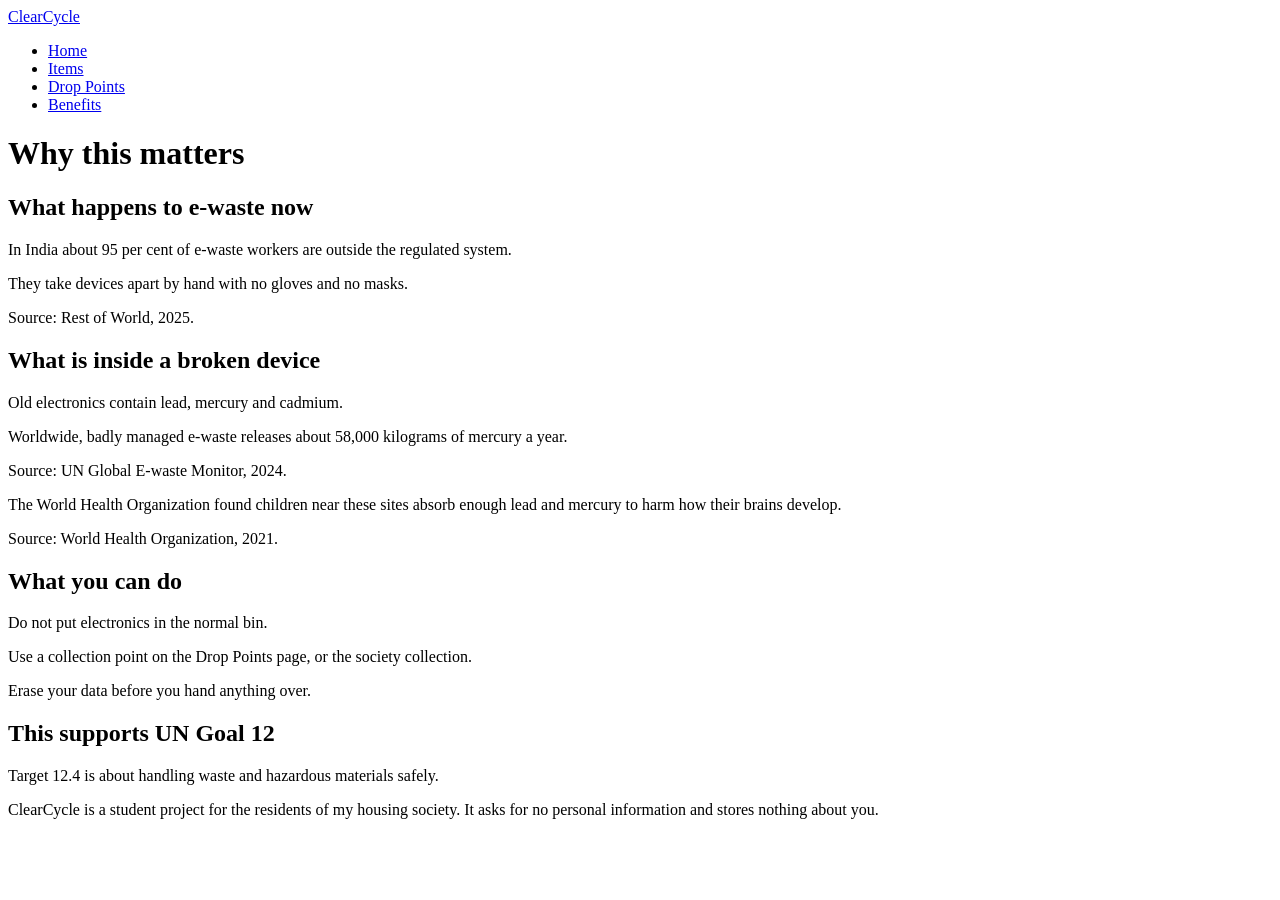
==== benefits.html @ b5c3160e "Add files via upload" ====
<!DOCTYPE html>
<html lang="en">
<head>
<meta charset="UTF-8">
<meta name="viewport" content="width=device-width, initial-scale=1">
<title>Benefits — ClearCycle</title>
<link rel="stylesheet" href="css/style.css">
</head>
<body>
<header>
  <div class="wrap bar">
    <a class="brand" href="index.html">ClearCycle</a>
    <nav aria-label="Main">
      <ul>
        <li><a href="index.html">Home</a></li>
        <li><a href="items.html">Items</a></li>
        <li><a href="droppoints.html">Drop Points</a></li>
        <li><a href="benefits.html" aria-current="page">Benefits</a></li>
      </ul>
    </nav>
  </div>
</header>
<main class="wrap">
  <h1>Why this matters</h1>

  <h2>What happens to e-waste now</h2>
  <p>In India about 95 per cent of e-waste workers are outside the regulated system.</p>
  <p>They take devices apart by hand with no gloves and no masks.</p>
  <p class="src">Source: Rest of World, 2025.</p>

  <h2>What is inside a broken device</h2>
  <p>Old electronics contain lead, mercury and cadmium.</p>
  <p>Worldwide, badly managed e-waste releases about 58,000 kilograms of mercury a year.</p>
  <p class="src">Source: UN Global E-waste Monitor, 2024.</p>
  <p>The World Health Organization found children near these sites absorb enough
     lead and mercury to harm how their brains develop.</p>
  <p class="src">Source: World Health Organization, 2021.</p>

  <h2>What you can do</h2>
  <p>Do not put electronics in the normal bin.</p>
  <p>Use a collection point on the Drop Points page, or the society collection.</p>
  <p>Erase your data before you hand anything over.</p>

  <section class="panel">
    <h2>This supports UN Goal 12</h2>
    <p>Target 12.4 is about handling waste and hazardous materials safely.</p>
  </section>
</main>
<footer>
  <div class="wrap">
    <p>ClearCycle is a student project for the residents of my housing society.
       It asks for no personal information and stores nothing about you.</p>
    <p class="updated"></p>
  </div>
</footer>
<script src="js/data.js"></script>
<script src="js/app.js"></script>
</body>
</html>
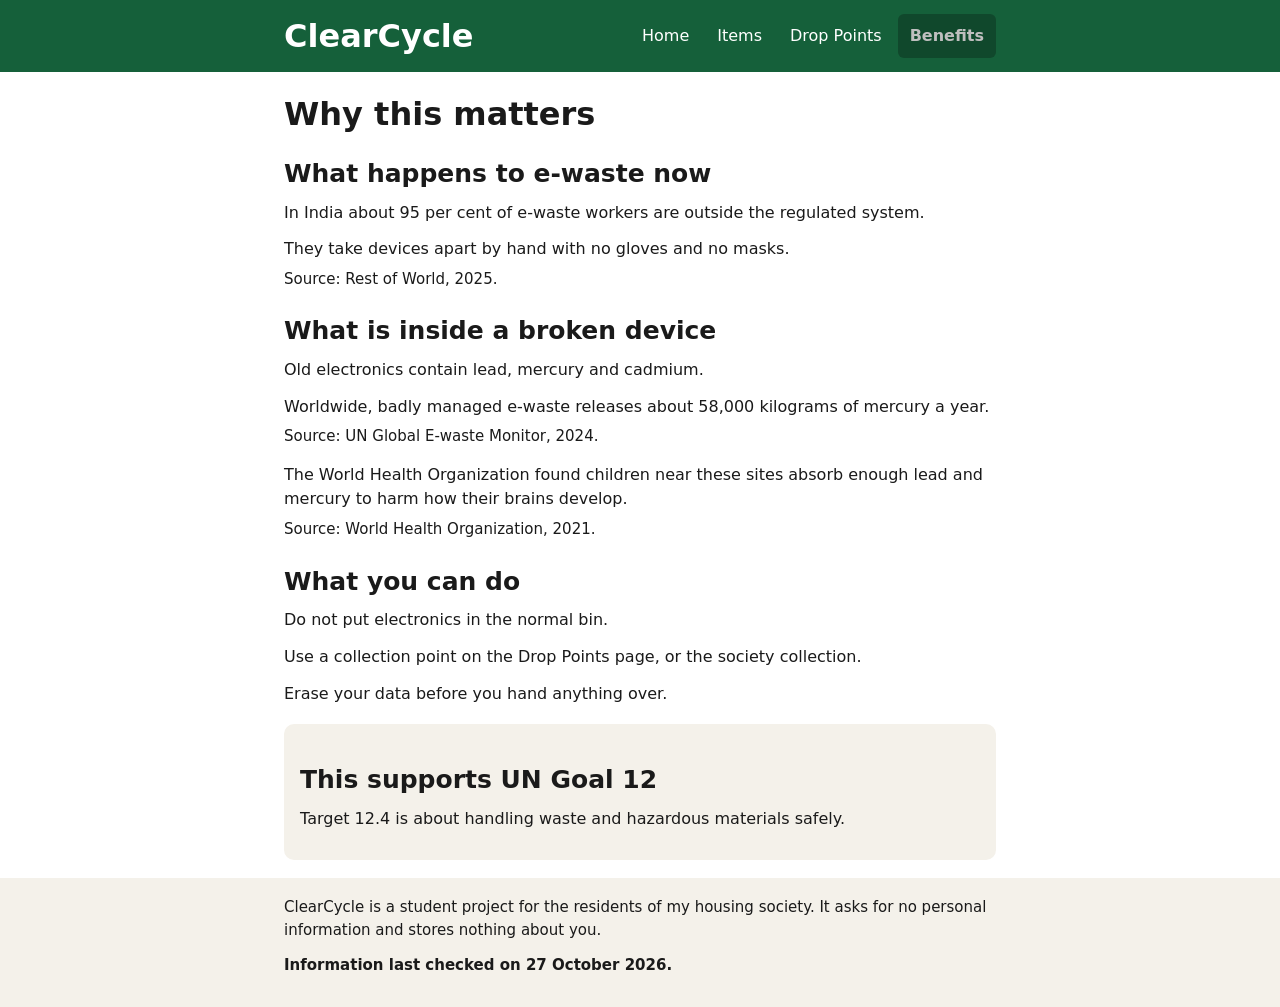
==== commit 7d89b315: "Add files via upload" ====
--- a/benefits.html
+++ b/benefits.html
@@ -4,7 +4,7 @@
 <meta charset="UTF-8">
 <meta name="viewport" content="width=device-width, initial-scale=1">
 <title>Benefits — ClearCycle</title>
-<link rel="stylesheet" href="css/style.css">
+<link rel="stylesheet" href="style.css">
 </head>
 <body>
 <header>
@@ -53,7 +53,7 @@
     <p class="updated"></p>
   </div>
 </footer>
-<script src="js/data.js"></script>
-<script src="js/app.js"></script>
+<script src="data.js"></script>
+<script src="app.js"></script>
 </body>
 </html>
--- a/style.css
+++ b/style.css
@@ -0,0 +1,236 @@
+/* ClearCycle — mobile first, 375px base, one media query at 768px */
+
+:root {
+  /* three colours plus white */
+  --ink:   #1a1a1a;   /* text            17.4:1 on white */
+  --green: #15603a;   /* brand            7.6:1 on white */
+  --sand:  #f4f1ea;   /* panel background              */
+  --white: #ffffff;
+
+  --body: 16px;
+  --small: 15px;
+  --lede: 18px;
+  --head: 26px;
+  --h2:   25px;
+  --tap:  44px;
+}
+
+* { box-sizing: border-box; margin: 0; padding: 0; }
+
+html { -webkit-text-size-adjust: 100%; }
+
+body {
+  font-family: system-ui, -apple-system, "Segoe UI", Roboto, Arial, sans-serif;
+  font-size: var(--body);
+  line-height: 1.55;
+  color: var(--ink);
+  background: var(--white);
+  overflow-x: hidden;
+}
+
+.wrap { width: 100%; max-width: 760px; margin: 0 auto; padding: 0 16px; }
+
+/* ---------- header and nav ---------- */
+
+header { background: var(--green); padding: 14px 0; }
+
+.brand {
+  color: var(--white);
+  font-size: var(--head);
+  font-weight: 700;
+  text-decoration: none;
+  display: inline-block;
+  min-height: var(--tap);
+  line-height: var(--tap);
+}
+
+nav ul { list-style: none; display: flex; flex-wrap: wrap; gap: 4px; }
+
+nav a {
+  display: block;
+  color: var(--white);
+  text-decoration: none;
+  font-size: var(--body);
+  padding: 10px 12px;
+  min-height: var(--tap);
+  line-height: 24px;
+  border-radius: 6px;
+}
+
+nav a:hover, nav a:focus { background: var(--green); filter: brightness(0.75);
+                           outline: 2px solid var(--white); }
+
+nav a[aria-current="page"] { background: var(--green); filter: brightness(0.75);
+                             font-weight: 700; }
+
+/* ---------- headings and text ---------- */
+
+h1 { font-size: var(--head); line-height: 1.25; margin: 22px 0 10px; }
+h2 { font-size: var(--h2); line-height: 1.3; margin: 24px 0 10px; }
+h3 { font-size: var(--small); margin: 0 0 6px; }
+p  { margin: 0 0 12px; }
+
+main { padding-bottom: 40px; }
+
+.lede { font-size: var(--lede); }
+
+/* ---------- search ---------- */
+
+.search-label { display: block; font-weight: 700; margin: 0 0 6px; }
+
+.search-box {
+  width: 100%;
+  min-height: var(--tap);
+  font-size: var(--body);
+  font-family: inherit;
+  color: var(--ink);
+  padding: 10px 12px;
+  border: 2px solid var(--ink);
+  border-radius: 8px;
+  background: var(--white);
+}
+
+.search-box:focus { outline: 3px solid var(--green); outline-offset: 1px; }
+
+/* ---------- panels ---------- */
+
+.panel {
+  background: var(--sand);
+  border-radius: 10px;
+  padding: 16px;
+  margin: 18px 0;
+}
+
+.collection-date { font-size: var(--lede); font-weight: 700; color: var(--green); }
+
+/* ---------- category checkboxes ---------- */
+
+.cats { list-style: none; display: flex; flex-wrap: wrap; gap: 8px; margin: 10px 0 0; }
+
+.cats li { flex: 1 1 auto; }
+
+.cats label {
+  display: flex;
+  align-items: center;
+  gap: 8px;
+  min-height: var(--tap);
+  padding: 6px 12px;
+  background: var(--white);
+  border: 2px solid var(--ink);
+  border-radius: 999px;
+  cursor: pointer;
+  font-size: var(--small);
+}
+
+.cats input { width: 18px; height: 18px; accent-color: var(--green); }
+
+/* ---------- result cards ---------- */
+
+.results { margin-top: 18px; }
+
+.card {
+  border: 2px solid var(--ink);
+  border-radius: 10px;
+  padding: 14px;
+  margin-bottom: 14px;
+  background: var(--white);
+}
+
+.tag {
+  display: inline-block;
+  font-size: var(--small);
+  font-weight: 700;
+  padding: 4px 10px;
+  border-radius: 999px;
+  margin-bottom: 8px;
+}
+
+.tag-yes { background: var(--green); color: var(--white); }
+.tag-no  { background: var(--sand);  color: var(--ink); border: 2px solid var(--ink); }
+
+.todo { margin: 0 0 10px; }
+
+.note {
+  background: var(--sand);
+  border-left: 5px solid var(--green);
+  padding: 10px 12px;
+  border-radius: 0 8px 8px 0;
+  font-size: var(--small);
+  margin-bottom: 10px;
+}
+
+.btn {
+  display: inline-block;
+  min-height: var(--tap);
+  line-height: 28px;
+  padding: 8px 16px;
+  background: var(--green);
+  color: var(--white);
+  text-decoration: none;
+  font-weight: 700;
+  border-radius: 8px;
+}
+
+.btn:hover, .btn:focus { background: var(--green); filter: brightness(0.75);
+                         outline: 2px solid var(--ink); }
+
+/* ---------- empty state ---------- */
+
+.empty {
+  border: 2px dashed var(--ink);
+  border-radius: 10px;
+  padding: 18px;
+  text-align: center;
+  background: var(--sand);
+}
+
+/* ---------- drop points ---------- */
+
+.point { border: 2px solid var(--ink); border-radius: 10px; padding: 14px; margin-bottom: 14px; }
+.point .meta { font-size: var(--small); }
+.verified { display: inline-block; background: var(--green); color: var(--white);
+            font-size: var(--small); font-weight: 700; padding: 3px 9px; border-radius: 999px; }
+
+.map { width: 100%; height: 300px; border: 2px solid var(--ink); border-radius: 10px; }
+
+/* ---------- popular items ---------- */
+
+.quick { list-style: none; display: flex; flex-wrap: wrap; gap: 8px; margin-top: 10px; }
+
+.quick a {
+  display: block;
+  min-height: var(--tap);
+  line-height: 30px;
+  padding: 6px 14px;
+  border: 2px solid var(--green);
+  border-radius: 999px;
+  color: var(--green);
+  text-decoration: none;
+  font-weight: 700;
+  font-size: var(--small);
+}
+
+.quick a:hover, .quick a:focus { background: var(--green); color: var(--white); }
+
+/* ---------- footer ---------- */
+
+footer { background: var(--sand); padding: 18px 0; font-size: var(--small); }
+
+/* ---------- 768px and wider ---------- */
+
+@media (min-width: 768px) {
+  :root { --head: 32px; }
+  .wrap { padding: 0 24px; }
+  .bar { display: flex; align-items: center; justify-content: space-between; }
+  .cats li { flex: 0 0 auto; }
+}
+
+/* inline icons: drawn in code so there are no image files to load */
+.ic { width: 20px; height: 20px; vertical-align: -4px; margin-right: 8px;
+      fill: none; stroke: currentColor; stroke-width: 2;
+      stroke-linecap: round; stroke-linejoin: round; }
+.quick a { display: inline-flex; align-items: center; }
+
+/* source lines and the last-checked note */
+.src { font-size: var(--small); color: var(--ink); margin: -6px 0 14px; }
+.updated { font-weight: 700; margin-top: 8px; }
